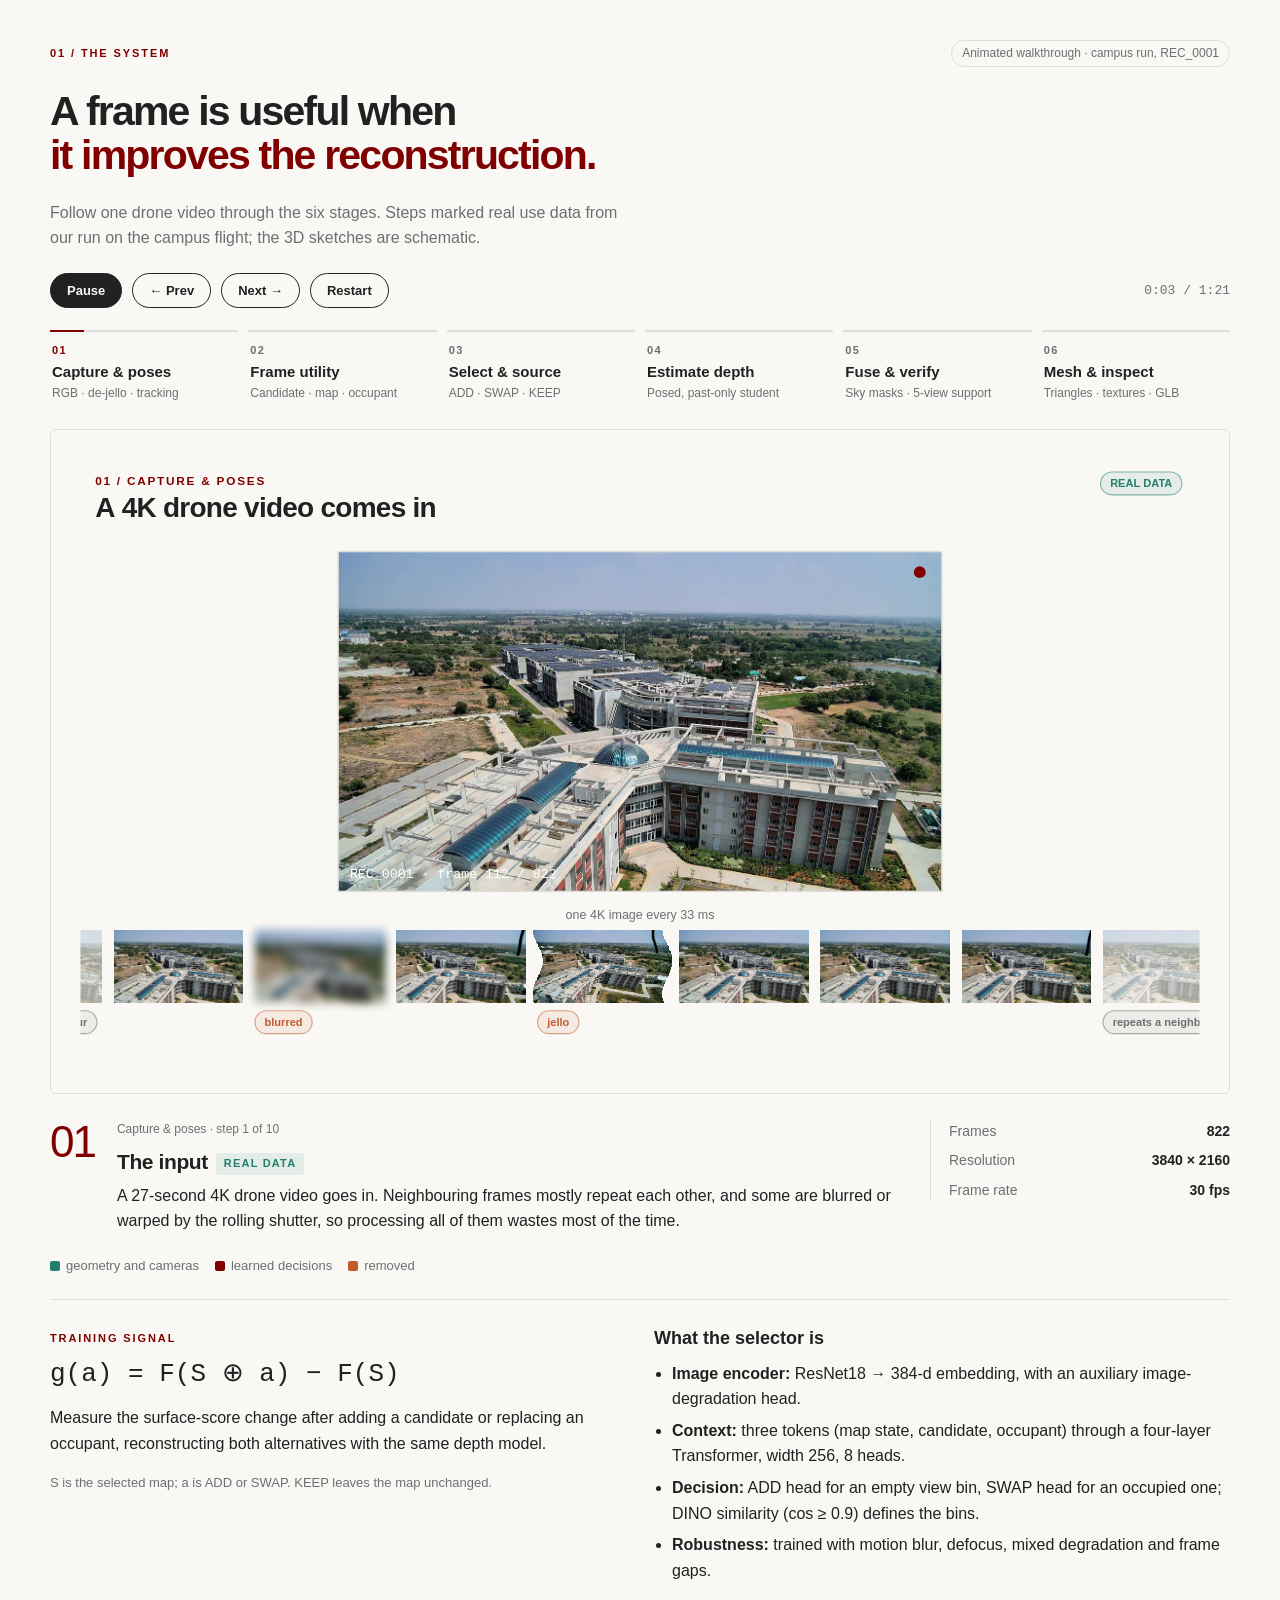
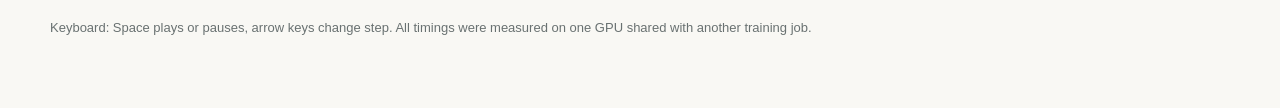
==== architecture/index.html @ bb828307 "Publish GeoStreamFusion website and poster Site and A1 poster moved here from 3D_construction; links" ====
<!doctype html>
<html lang="en"><head><meta name="viewport" content="width=device-width,initial-scale=1">
<meta charset="utf-8">
<title>GeoStreamFusion Walkthrough</title>
<meta name="claude:viewport-fit-sides" content="cover">
<style>
/* Layout: matches the GeoStreamFusion project site: paper ground, wine accent, teal for geometry,
   six stage chips above a single animated stage, then the stage description and the training signal. */
:root{ --ink:#202121; --muted:#697171; --paper:#f9f8f4; --card:#ffffff; --wine:#800000; --line:#deded6; --teal:#257e6d; --cut:#c25a2c;
  --f:"Segoe UI",Arial,sans-serif; --mono:Consolas,"SFMono-Regular",Menlo,monospace; color-scheme:light }
body{background:var(--paper);color:var(--ink);font:16px/1.6 var(--f);
  padding-left:max(16px,env(safe-area-inset-left,0px));padding-right:max(16px,env(safe-area-inset-right,0px));padding-block:40px 56px}
.wrap{max-width:1180px;margin:0 auto;display:grid;gap:22px}
.top{display:flex;justify-content:space-between;align-items:center;gap:12px;flex-wrap:wrap}
.eyebrow{font-size:11px;font-weight:750;letter-spacing:1.9px;color:var(--wine);text-transform:uppercase}
.tag{font-size:12px;color:var(--muted);border:1px solid var(--line);border-radius:999px;padding:3px 10px}
h2{font-size:clamp(28px,4vw,41px);font-weight:550;letter-spacing:-1.8px;line-height:1.08;margin:0;text-wrap:balance}
h2 em{font-style:normal;color:var(--wine)}
.intro{color:var(--muted);max-width:66ch;margin:0}
.controls{display:flex;gap:10px;align-items:center;flex-wrap:wrap}
.button{font:650 13px var(--f);color:var(--ink);background:transparent;border:1px solid var(--ink);border-radius:999px;padding:9px 16px;cursor:pointer}
.button.primary{background:var(--ink);color:var(--paper)}
.button:hover{border-color:var(--wine);color:var(--wine)}.button.primary:hover{background:var(--wine);color:#fff;border-color:var(--wine)}
.button:focus-visible,.stage:focus-visible{outline:2px solid var(--wine);outline-offset:3px}
.controls .note{font-size:13px;color:var(--muted)}
.controls .time{margin-left:auto;font:13px var(--mono);color:var(--muted);font-variant-numeric:tabular-nums}
.flow{display:grid;grid-template-columns:repeat(6,minmax(0,1fr));gap:10px}
@media (max-width:820px){.flow{grid-template-columns:repeat(3,minmax(0,1fr))}}
@media (max-width:480px){.flow{grid-template-columns:repeat(2,minmax(0,1fr))}}
.stage{all:unset;cursor:pointer;display:grid;gap:3px;padding:10px 2px 4px;border-top:2px solid var(--line);position:relative;min-width:0}
.stage i{position:absolute;left:0;top:-2px;height:2px;width:0;background:var(--wine)}
.stage b{font-size:11px;font-weight:750;letter-spacing:1.4px;color:var(--muted)}
.stage strong{font-size:15px;font-weight:600;line-height:1.25}
.stage small{font-size:12px;color:var(--muted)}
.stage.active b{color:var(--wine)}
.screen{background:var(--card);border:1px solid var(--line);border-radius:6px;overflow:hidden}
canvas{display:block;width:100%;aspect-ratio:16/9;max-width:100%}
.desc{display:grid;grid-template-columns:auto minmax(0,1fr) minmax(0,300px);gap:22px;align-items:start;padding-top:4px}
@media (max-width:820px){.desc{grid-template-columns:auto minmax(0,1fr)}.desc .kv{grid-column:1/-1}}
.desc .num{font-size:44px;font-weight:300;color:var(--wine);letter-spacing:-2px;line-height:1}
.desc h3{font-size:21px;font-weight:600;letter-spacing:-.4px;margin:0 0 4px}
.desc p{margin:0;color:var(--ink)}
.desc .sub{font-size:12px;color:var(--muted);margin-bottom:6px}
.pill{display:inline-block;font-size:11px;font-weight:700;letter-spacing:1.2px;text-transform:uppercase;padding:2px 8px;border-radius:3px;margin-left:8px;vertical-align:2px}
.pill.real{color:var(--teal);background:rgba(37,126,109,.1)}.pill.sk{color:var(--muted);background:#efeee8}
.kv{display:grid;gap:7px;border-left:1px solid var(--line);padding-left:18px;min-width:0}
.kv div{display:flex;justify-content:space-between;gap:12px;font-size:14px}
.kv span{color:var(--muted)}.kv b{font-weight:600;text-align:right;font-variant-numeric:tabular-nums}
@media (max-width:820px){.kv{border-left:0;padding-left:0;border-top:1px solid var(--line);padding-top:12px}}
.training{display:grid;grid-template-columns:minmax(0,1fr) minmax(0,1fr);gap:28px;border-top:1px solid var(--line);padding-top:24px}
@media (max-width:820px){.training{grid-template-columns:minmax(0,1fr)}}
.equation{font:26px var(--mono);margin:8px 0 10px;color:var(--ink);overflow-x:auto}
.training h3{font-size:18px;font-weight:600;margin:0 0 8px}
.training ul{margin:0;padding-left:18px;display:grid;gap:6px}
.small{font-size:13px;color:var(--muted)}
.legend{display:flex;flex-wrap:wrap;gap:16px;font-size:13px;color:var(--muted)}
.legend i{display:inline-block;width:10px;height:10px;border-radius:2px;margin-right:6px;vertical-align:-1px}
</style>

</head><body style="margin:0">
<div class="wrap">
  <div class="top"><span class="eyebrow">01 / The system</span><span class="tag">Animated walkthrough · campus run, REC_0001</span></div>
  <h2>A frame is useful when<br><em>it improves the reconstruction.</em></h2>
  <p class="intro">Follow one drone video through the six stages. Steps marked real use data from our run on the campus flight; the 3D sketches are schematic.</p>
  <div class="controls">
    <button class="button primary" id="play" type="button">Pause</button>
    <button class="button" id="prev" type="button" aria-label="Previous step">← Prev</button>
    <button class="button" id="next" type="button" aria-label="Next step">Next →</button>
    <button class="button" id="restart" type="button">Restart</button>
    <span class="time" id="time">0:00 / 0:00</span>
  </div>
  <div class="flow" id="flow" aria-label="Architecture stages"></div>
  <div class="screen"><canvas id="cv" width="1600" height="900" aria-label="Animated architecture stage"></canvas></div>
  <div class="desc" aria-live="polite">
    <span class="num" id="num">01</span>
    <div><div class="sub" id="sub">Step 1 of 10</div><h3><span id="title">The input</span><span class="pill real" id="pill">Real data</span></h3><p id="body"></p></div>
    <div class="kv" id="kv"></div>
  </div>
  <div class="legend"><span><i style="background:var(--teal)"></i>geometry and cameras</span><span><i style="background:var(--wine)"></i>learned decisions</span><span><i style="background:var(--cut)"></i>removed</span></div>
  <div class="training">
    <div><span class="eyebrow">Training signal</span>
      <div class="equation">g(a) = F(S ⊕ a) − F(S)</div>
      <p>Measure the surface-score change after adding a candidate or replacing an occupant, reconstructing both alternatives with the same depth model.</p>
      <p class="small">S is the selected map; a is ADD or SWAP. KEEP leaves the map unchanged.</p></div>
    <div><h3>What the selector is</h3><ul>
      <li><strong>Image encoder:</strong> ResNet18 → 384-d embedding, with an auxiliary image-degradation head.</li>
      <li><strong>Context:</strong> three tokens (map state, candidate, occupant) through a four-layer Transformer, width 256, 8 heads.</li>
      <li><strong>Decision:</strong> ADD head for an empty view bin, SWAP head for an occupied one; DINO similarity (cos ≥ 0.9) defines the bins.</li>
      <li><strong>Robustness:</strong> trained with motion blur, defocus, mixed degradation and frame gaps.</li></ul></div>
  </div>
  <p class="small">Keyboard: Space plays or pauses, arrow keys change step. All timings were measured on one GPU shared with another training job.</p>
</div>

<script>window.ASSETS={"fig_frame.jpg": "[data-uri]", "depth462.jpg": "[data-uri]", "sky462.png": "[data-uri]", "fig_ref4k.jpg": "[data-uri]", "fig_hybrid92.jpg": "[data-uri]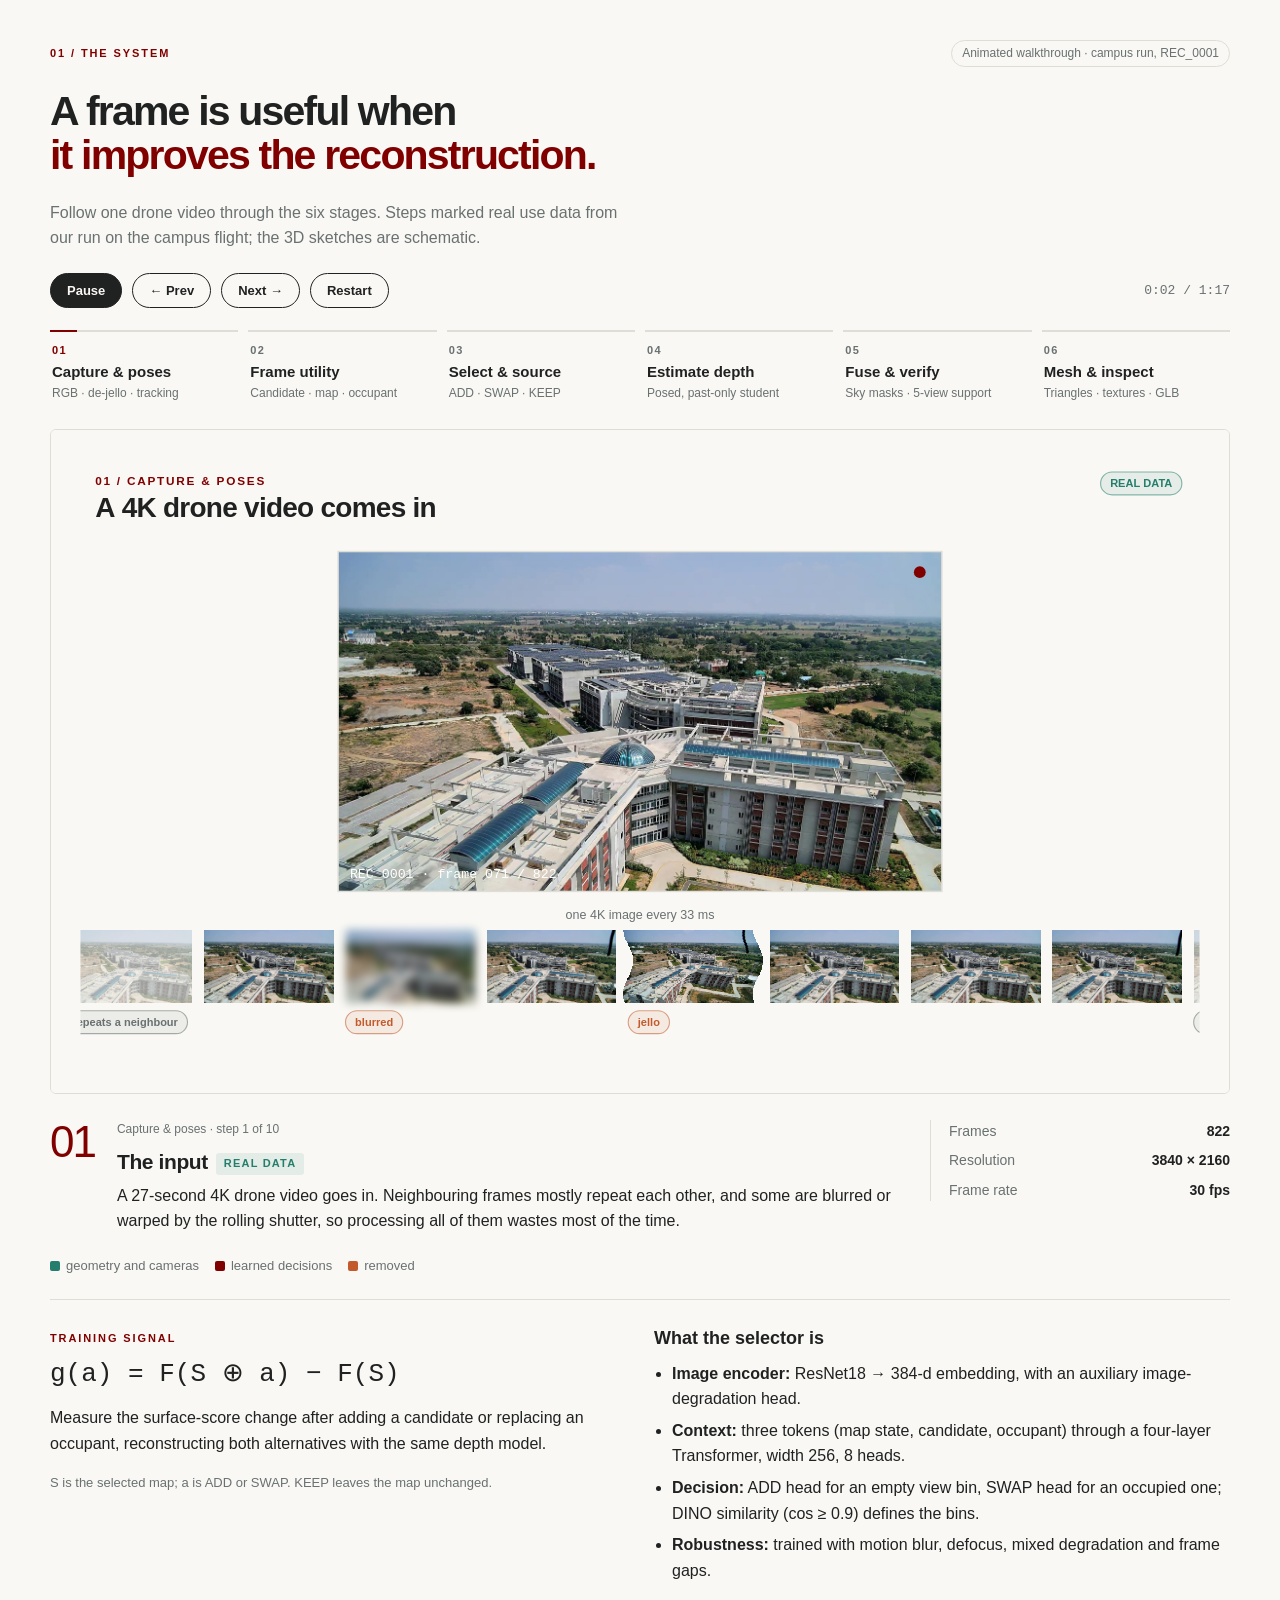
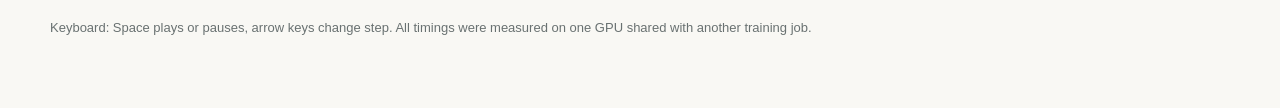
